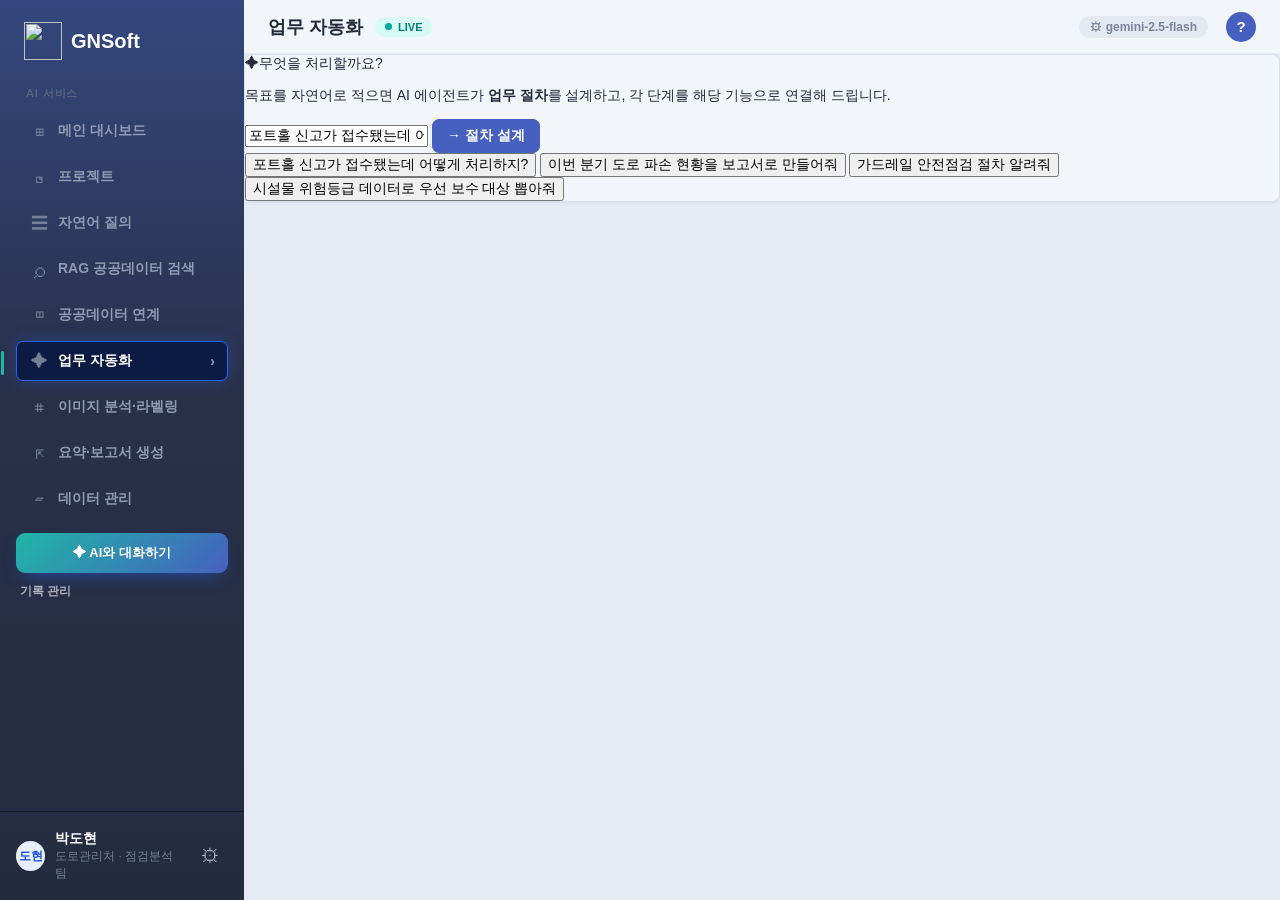
==== web/pages/agent.html @ 7fdf9370 "프로젝트(노트북) 단위 관리 + 데이터 검수 워크플로 (P1) - backend/projects.py: 프로젝트·소스 SQLite 저장소. 소스별 검수 상태   (대기/승인/반려)" ====
<!DOCTYPE html>
<html lang="ko">
<head>
  <meta charset="UTF-8">
  <meta name="viewport" content="width=device-width, initial-scale=1.0">
  <title>GNSoft</title>
    <link rel="icon" type="image/png" href="../assets/img/logomark-dark.png" />
    <script>try{var t=(JSON.parse(localStorage.getItem("gnsoft.settings")||"{}")||{}).theme;document.documentElement.setAttribute("data-theme",t==="dark"?"dark":"light");}catch(e){}</script>
  <link rel="stylesheet" href="../assets/css/common.css">
  <link rel="stylesheet" href="../assets/css/agent.css">
</head>
<body>
  <div class="app">
    <aside class="sidebar">
      <a class="logo" href="dashboard.html"><img class="logo-img" src="../assets/img/logomark-transparent.png" alt="" />GNSoft</a>
      <nav class="nav-group">
        <p class="nav-label">AI 서비스</p>
        <a class="nav-item" data-icon="⊞" href="dashboard.html">메인 대시보드</a>
        <a class="nav-item" data-icon="◳" href="projects.html">프로젝트</a>
        <a class="nav-item" data-icon="☰" href="query.html">자연어 질의</a>
        <a class="nav-item" data-icon="⌕" href="rag.html">RAG 공공데이터 검색</a>
        <a class="nav-item" data-icon="◫" href="pubdata.html">공공데이터 연계</a>
        <a class="nav-item active" data-icon="✦" href="agent.html">업무 자동화 <span class="nav-chevron">›</span></a>
        <a class="nav-item" data-icon="⌗" href="labeling.html">이미지 분석·라벨링</a>
        <a class="nav-item" data-icon="⇱" href="report.html">요약·보고서 생성</a>
        <a class="nav-item" data-icon="▱" href="data.html">데이터 관리</a>
      </nav>
      <div class="user-box"><span class="avatar">도현</span><div><div class="user-name">박도현</div><div class="user-team">도로관리처 · 점검분석팀</div></div><span class="gear">⚙</span></div>
    </aside>
    <main class="main">
      <header class="topbar"><h1>업무 자동화</h1><span class="live">LIVE</span><div class="top-actions"><span class="model-chip" data-model="llm">⚙ gemini-2.5-flash</span><span>?</span></div></header>

      <section class="ag-layout">
        <div class="ag-intro card">
          <label class="ag-label"><span>✦</span>무엇을 처리할까요?</label>
          <p class="ag-sub">목표를 자연어로 적으면 AI 에이전트가 <b>업무 절차</b>를 설계하고, 각 단계를 해당 기능으로 연결해 드립니다.</p>
          <div class="ag-input-line">
            <input class="ag-input" value="포트홀 신고가 접수됐는데 어떻게 처리하지?" placeholder="예: 이번 분기 도로 파손 현황을 보고서로 만들어줘">
            <button class="btn primary ag-go">→ 절차 설계</button>
          </div>
          <div class="ag-chips">
            <button class="ag-chip" type="button">포트홀 신고가 접수됐는데 어떻게 처리하지?</button>
            <button class="ag-chip" type="button">이번 분기 도로 파손 현황을 보고서로 만들어줘</button>
            <button class="ag-chip" type="button">가드레일 안전점검 절차 알려줘</button>
            <button class="ag-chip" type="button">시설물 위험등급 데이터로 우선 보수 대상 뽑아줘</button>
          </div>
        </div>

        <div class="ag-result" hidden>
          <div class="ag-summary card">
            <div class="ag-summary-head"><h3>✦ 에이전트 업무 계획 <span class="ag-badge" data-role="badge"></span></h3></div>
            <p class="ag-summary-text" data-role="summary"></p>
          </div>
          <ol class="ag-steps" data-role="steps"></ol>
          <div class="ag-foot">
            <button class="btn primary ag-start" data-role="start" type="button">첫 단계부터 시작하기 →</button>
          </div>
        </div>
      </section>
    </main>
  </div>
  <script src="../assets/js/common.js"></script>
  <script src="../assets/js/agent.js"></script>
</body>
</html>
---- web/assets/css/common.css ----
* {
  box-sizing: border-box;
}

:root {
  color-scheme: light; /* 네이티브 컨트롤(날짜 선택 아이콘·스크롤바)을 테마에 맞춤 */
  --blue: #4660bf; /* 네온 블루(#2563ff) 완화 — 차분한 로열블루 */
  --cyan: #1fb6a6; /* 차분한 틸 */
  --nav: #232c3f; /* 새까만 남색 대신 보이는 다크 슬레이트(사이드바) */
  --bg: #e6eaf2;
  --surface: #f2f5fa; /* 카드·패널 표면 — 순백 대신 부드러운 오프화이트(눈부심 완화) */
  --line: #dbe2ec;
  --text: #232a3a; /* 순흑 대신 부드러운 잉크 */
  --muted: #7a869b;
  --green: #1aa566;
  --orange: #e3920c;
  --red: #e2574b;
}

/* ── 다크 모드 (설정 → 화면 테마) ──────────────────────────────── */
:root[data-theme="dark"] {
  color-scheme: dark; /* 날짜 선택 아이콘 등 네이티브 컨트롤을 밝게(다크 테마) */
  --bg: #0e131b;
  --surface: #161d28; /* 다크 표면(카드·패널) */
  --line: #2a3340;
  --text: #e7ecf3;
  --muted: #97a4b6;
}

/* 표면 배경은 --surface 가 자동 처리. 다크에서 추가 보정만. 보고서 문서는 흰 종이 유지. */
[data-theme="dark"] .card,
[data-theme="dark"] .topbar,
[data-theme="dark"] .modal {
  box-shadow: none;
}

[data-theme="dark"] .modal-head,
[data-theme="dark"] .modal-foot,
[data-theme="dark"] .topbar,
[data-theme="dark"] .chat-dock {
  border-color: var(--line);
}

[data-theme="dark"] input,
[data-theme="dark"] select,
[data-theme="dark"] textarea {
  background: #0f1620;
  color: var(--text);
  border-color: var(--line);
}

[data-theme="dark"] input::placeholder,
[data-theme="dark"] textarea::placeholder {
  color: #6b7890;
}

[data-theme="dark"] .btn {
  background: #1c2533;
  color: #d8dfeb;
  border-color: var(--line);
}

[data-theme="dark"] .btn.primary {
  background: var(--blue);
  color: #fff;
  border-color: var(--blue);
}

/* AI 대화 패널 */
[data-theme="dark"] .ai-chat-log {
  background: #0e131b;
}

[data-theme="dark"] .ai-msg.assistant .ai-bubble,
[data-theme="dark"] .ai-chat-input {
  background: #151c26;
  color: var(--text);
  border-color: var(--line);
}

/* 입력칸이 일반 다크 input(#0f1620, 거의 검정)으로 튀어서 패널 톤에 맞춤 */
[data-theme="dark"] .ai-chat-input input {
  background: #1c2533;
}

[data-theme="dark"] .ai-panel-scope {
  background: #131a24;
  color: #aab6c8;
}

[data-theme="dark"] .toast {
  background: #1c2533;
  color: #e7ecf3;
}

/* 페이지 보정 — 어두운 패널 위의 진한 텍스트/흰 버튼/안내 박스 */
[data-theme="dark"] .source-toggle,
[data-theme="dark"] .source-toggle b {
  color: var(--text);
}

[data-theme="dark"] .select-list button,
[data-theme="dark"] .chips .pill {
  background: #1c2533;
  color: #d8dfeb;
  border-color: var(--line);
}

[data-theme="dark"] .report-hint,
[data-theme="dark"] .artifact-empty {
  background: #131a24;
  color: #aab6c8;
}

body {
  margin: 0;
  min-height: 100vh;
  /* 마지막에 기호·이모지 폰트를 둬, 본문 폰트에 없는 아이콘 글리프(▦ ⊞ ⌗ 등)가
     last-resort 박스(□)로 깨지지 않고 시스템 기호 폰트로 렌더되게 한다. */
  font-family:
    "Pretendard", "Noto Sans KR", Arial, "Segoe UI Symbol", "Segoe UI Emoji",
    "Apple Symbols", "Apple Color Emoji", "Noto Sans Symbols 2", sans-serif;
  font-size: 14px;
  background: var(--bg);
  color: var(--text);
}

a {
  color: inherit;
  text-decoration: none;
}

/* 기본적으로 UI 텍스트(메뉴·버튼·라벨 등)는 드래그 선택·복사 비활성화.
   대신 실제로 복사가 필요한 곳(입력·편집·답변·문서·결과)만 아래에서 다시 허용. */
body {
  -webkit-user-select: none;
  user-select: none;
}

input,
textarea,
select,
[contenteditable="true"],
.report-page,
.answer,
.answer-body,
.message-body,
.ai-bubble,
.ai-chat-log,
.doc-chunk,
.doc-body,
.finding-list,
.source-snippet,
.source-list,
.mm-body,
.preview-body,
.hist-info,
code,
pre,
.mono,
.selectable {
  -webkit-user-select: text;
  user-select: text;
}

button,
input,
textarea {
  font: inherit;
}

.app {
  display: grid;
  grid-template-columns: 244px minmax(0, 1fr);
  min-height: 100vh;
}

.sidebar {
  position: sticky;
  top: 0;
  height: 100vh;
  display: flex;
  flex-direction: column;
  /* 단조로운 슬레이트 대신 브랜드 인디고 → 슬레이트 그라데이션으로 색감 부여 */
  background: linear-gradient(180deg, #34487f 0%, #29314a 42%, var(--nav) 100%);
  color: #d7deec;
}

[data-theme="dark"] .sidebar {
  background: linear-gradient(180deg, #1b2338 0%, #141a27 60%);
}

.logo {
  display: flex;
  align-items: center;
  gap: 9px;
  padding: 22px 24px 26px;
  color: #fff;
  font-size: 20px;
  font-weight: 700;
}

.logo-img {
  width: 38px;
  height: 38px;
  flex: none;
}

.nav-group {
  padding: 0 16px;
}

.nav-label {
  margin: 0 0 10px 10px;
  color: #56627a;
  font-size: 11px;
  font-weight: 700;
  letter-spacing: .08em;
}

.nav-item {
  position: relative;
  display: grid;
  grid-template-columns: 20px 1fr auto;
  align-items: center;
  gap: 9px;
  min-height: 40px;
  margin-bottom: 6px;
  padding: 0 12px;
  border: 1px solid transparent;
  border-radius: 7px;
  color: #8f9bb2;
  font-size: 14px;
  font-weight: 700;
}

.nav-item::before {
  content: attr(data-icon);
  display: grid;
  width: 20px;
  height: 20px;
  place-items: center;
  color: #738097;
  font-size: 17px;
  font-weight: 400;
  line-height: 1;
  text-align: center;
}

.nav-item[data-icon="⌕"]::before {
  font-size: 22px;
}

.search-line-icon {
  position: relative;
  display: inline-block;
  width: 18px;
  height: 18px;
  flex: 0 0 auto;
  color: var(--blue);
  vertical-align: -4px;
}

.chat-line-icon,
.report-line-icon {
  position: relative;
  display: inline-block;
  width: 18px;
  height: 18px;
  flex: 0 0 auto;
  color: var(--blue);
  vertical-align: -4px;
}

.chat-line-icon {
  border: 2px solid currentColor;
  border-radius: 2px;
}

.chat-line-icon::before,
.chat-line-icon::after {
  content: "";
  position: absolute;
  left: 4px;
  height: 2px;
  border-radius: 999px;
  background: currentColor;
}

.chat-line-icon::before {
  top: 5px;
  width: 8px;
}

.chat-line-icon::after {
  top: 9px;
  width: 7px;
}

.report-line-icon {
  border: 2px solid currentColor;
  border-radius: 2px;
}

.report-line-icon::before {
  content: "";
  position: absolute;
  left: -3px;
  top: 7px;
  width: 7px;
  height: 7px;
  border-left: 2px solid currentColor;
  border-bottom: 2px solid currentColor;
  transform: rotate(45deg);
}

.report-line-icon::after {
  content: "";
  position: absolute;
  left: 5px;
  top: 4px;
  width: 7px;
  height: 2px;
  border-radius: 999px;
  background: currentColor;
  box-shadow: 0 4px 0 currentColor;
}

.search-line-icon::before {
  content: "";
  position: absolute;
  left: 3px;
  top: 3px;
  width: 8px;
  height: 8px;
  border: 2px solid currentColor;
  border-radius: 50%;
}

.search-line-icon::after {
  content: "";
  position: absolute;
  left: 11px;
  top: 11px;
  width: 6px;
  height: 2px;
  border-radius: 999px;
  background: currentColor;
  transform: rotate(45deg);
  transform-origin: left center;
}

.nav-item.active {
  border-color: #2364ff;
  background: #0c1b44;
  color: #fff;
  box-shadow: 0 0 16px rgba(37, 99, 255, .28);
}

.nav-item.active::after {
  content: "";
  position: absolute;
  left: -16px;
  top: 9px;
  width: 3px;
  height: 24px;
  border-radius: 999px;
  background: var(--cyan);
}

.nav-chevron {
  color: #93a0b9;
}

.user-box {
  display: flex;
  align-items: center;
  gap: 10px;
  margin-top: auto;
  padding: 18px 16px;
  border-top: 1px solid #151b28;
}

.avatar {
  display: grid;
  width: 30px;
  height: 30px;
  place-items: center;
  border-radius: 50%;
  background: #e8efff;
  color: #174ce6;
  font-size: 12px;
  font-weight: 800;
}

.user-name {
  color: #fff;
  font-weight: 700;
}

.user-team {
  color: #738097;
  font-size: 12px;
}

.gear {
  margin-left: auto;
  display: grid;
  place-items: center;
  width: 36px;
  height: 36px;
  flex: none;
  border-radius: 9px;
  color: #aab4c6;
  font-size: 19px;
  cursor: pointer;
  transition: background 0.12s ease, color 0.12s ease;
}

.gear:hover {
  background: rgba(255, 255, 255, 0.1);
  color: #fff;
}

.main {
  min-width: 0;
}

.topbar {
  height: 54px;
  display: flex;
  align-items: center;
  gap: 12px;
  padding: 0 24px;
  border-bottom: 1px solid #e6ebf3;
  background: var(--surface);
}

.topbar h1 {
  margin: 0;
  font-size: 18px;
  line-height: 1;
}

.live {
  display: inline-flex;
  align-items: center;
  gap: 6px;
  padding: 4px 10px;
  border-radius: 999px;
  background: #d8faf4;
  color: #007f75;
  font-size: 11px;
  font-weight: 800;
}

.live::before {
  content: "";
  width: 7px;
  height: 7px;
  border-radius: 50%;
  background: #00a99d;
}

.top-actions {
  display: flex;
  align-items: center;
  gap: 18px;
  margin-left: auto;
  color: #738097;
  font-size: 18px;
}

/* AI 모델 칩 — 클릭하면 설정에서 모델을 바꾼다. 모든 AI 페이지 공통 */
.model-chip {
  display: inline-flex;
  align-items: center;
  gap: 4px;
  padding: 4px 11px;
  border-radius: 999px;
  background: rgba(99, 120, 160, 0.1);
  color: var(--muted);
  font-size: 12px;
  font-weight: 700;
  white-space: nowrap;
  cursor: pointer;
}

.model-chip:hover {
  color: var(--blue);
  background: rgba(70, 96, 191, 0.12);
}

.field-hint {
  color: var(--muted);
  font-size: 11px;
  font-weight: 600;
  line-height: 1.5;
}

.content {
  padding: 22px 26px;
}

.card {
  border: 1px solid var(--line);
  border-radius: 8px;
  background: var(--surface);
  box-shadow: 0 1px 3px rgba(20, 30, 50, .05);
}

.btn {
  display: inline-flex;
  align-items: center;
  justify-content: center;
  gap: 6px;
  min-height: 34px;
  padding: 0 14px;
  border: 1px solid var(--line);
  border-radius: 7px;
  background: var(--surface);
  color: var(--text);
  font-weight: 700;
}

.btn.primary {
  border-color: var(--blue);
  background: var(--blue);
  color: #fff;
}

.pill {
  display: inline-flex;
  align-items: center;
  gap: 6px;
  min-height: 24px;
  padding: 0 10px;
  border: 1px solid var(--line);
  border-radius: 999px;
  background: var(--surface);
  color: #526079;
  font-size: 12px;
  font-weight: 700;
}

.pill.active {
  border-color: #8fb0ff;
  background: rgba(70, 96, 191, 0.08);
  color: var(--blue);
}

.icon-box {
  display: grid;
  width: 34px;
  height: 34px;
  place-items: center;
  border-radius: 7px;
  background: rgba(70, 96, 191, 0.10);
  color: var(--blue);
  font-size: 17px;
  font-weight: 800;
}

.switch {
  width: 32px;
  height: 18px;
  padding: 2px;
  border-radius: 999px;
  background: var(--blue);
}

.switch::after {
  content: "";
  display: block;
  width: 14px;
  height: 14px;
  margin-left: auto;
  border-radius: 50%;
  background: var(--surface);
}

.status {
  display: inline-flex;
  align-items: center;
  padding: 4px 8px;
  border-radius: 999px;
  font-size: 11px;
  font-weight: 800;
}

.status.green {
  background: #dcf8e9;
  color: #0b8a4a;
}

.status.orange {
  background: #fff1d8;
  color: #b96b00;
}

.status.blue {
  background: rgba(70, 96, 191, 0.10);
  color: var(--blue);
}

.status.gray {
  background: rgba(99, 120, 160, 0.10);
  color: var(--muted);
}

.switch.off {
  background: #c7d0de;
}

.switch.off::after {
  margin-left: 0;
}

.toast {
  position: fixed;
  right: 22px;
  bottom: 22px;
  z-index: 50;
  padding: 12px 16px;
  border-radius: 8px;
  background: #111827;
  color: #fff;
  font-weight: 700;
  opacity: 0;
  transform: translateY(10px);
  transition: .2s ease;
  pointer-events: none;
}

.toast.show {
  opacity: 1;
  transform: translateY(0);
}

.is-loading {
  opacity: .72;
  cursor: wait;
}

.mono {
  font-family: Consolas, "Courier New", monospace;
}

@media (max-width: 1100px) {
  .app {
    grid-template-columns: 1fr;
  }

  .sidebar {
    position: static;
    height: auto;
  }

  .logo {
    padding-bottom: 18px;
  }

  .nav-group {
    display: grid;
    grid-template-columns: repeat(2, minmax(0, 1fr));
    gap: 8px;
    padding-bottom: 18px;
  }

  .nav-label,
  .user-box,
  .nav-item.active::after {
    display: none;
  }
}

/* ── 공통 모달 ──────────────────────────────────────────────────── */
.modal-overlay {
  position: fixed;
  inset: 0;
  z-index: 100;
  display: flex;
  align-items: center;
  justify-content: center;
  padding: 24px;
  background: rgba(8, 12, 22, 0.55);
  backdrop-filter: blur(2px);
}

.modal-overlay[hidden] {
  display: none;
}

.modal {
  display: flex;
  flex-direction: column;
  width: 100%;
  max-width: 540px;
  max-height: 90vh;
  overflow: hidden;
  background: var(--surface);
  border-radius: 12px;
  box-shadow: 0 24px 60px rgba(8, 12, 22, 0.4);
}

.modal.label-modal {
  max-width: 1080px;
}

.modal.help-modal {
  max-width: 880px;
}

.modal-head {
  display: flex;
  align-items: center;
  justify-content: space-between;
  gap: 12px;
  padding: 16px 18px;
  border-bottom: 1px solid var(--line);
}

.modal-head h3 {
  margin: 0;
  font-size: 16px;
}

.modal-close {
  width: 30px;
  height: 30px;
  border: 1px solid var(--line);
  border-radius: 8px;
  background: var(--surface);
  color: var(--muted);
  font-size: 14px;
  font-weight: 800;
  cursor: pointer;
}

.modal-body {
  flex: 1;
  min-height: 0;
  overflow: auto;
}

/* 모델 사용 현황 상세(Gemini 한도 사용률 %) */
.mm-body {
  display: grid;
  gap: 14px;
  padding: 18px;
}

.mm-row {
  font-size: 13px;
}

.mm-row:not(.mm-bar-row) {
  display: flex;
  align-items: baseline;
  justify-content: space-between;
  gap: 12px;
}

.mm-row > span {
  color: var(--muted);
  font-weight: 700;
}

.mm-row > b {
  color: var(--text);
  font-weight: 700;
  text-align: right;
}

.mm-bar-top {
  display: flex;
  align-items: baseline;
  justify-content: space-between;
  gap: 12px;
  margin-bottom: 7px;
}

.mm-bar-top span {
  color: var(--muted);
  font-weight: 700;
}

.mm-bar-top b {
  color: var(--text);
  font-weight: 700;
}

.mm-bar {
  display: block;
  height: 8px;
  border-radius: 999px;
  background: var(--line);
  overflow: hidden;
}

.mm-bar > span {
  display: block;
  height: 100%;
  border-radius: 999px;
  background: var(--blue);
  transition: width 0.4s ease;
}

.mm-bar.warn > span {
  background: var(--orange);
}

.mm-bar.crit > span {
  background: var(--red);
}

.mm-note {
  margin: 0;
  font-size: 12px;
  line-height: 1.55;
  color: var(--muted);
}

.modal-form {
  display: grid;
  gap: 14px;
  padding: 18px;
}

.modal-form .field {
  display: grid;
  gap: 6px;
  font-size: 13px;
  font-weight: 700;
  color: var(--text);
}

.modal-form .field input[type="text"],
.modal-form .field select {
  height: 36px;
  padding: 0 10px;
  border: 1px solid var(--line);
  border-radius: 8px;
  outline: none;
  font-weight: 600;
}

.modal-form .field.row {
  grid-template-columns: 1fr auto;
  align-items: center;
}

.modal-foot {
  display: flex;
  justify-content: flex-end;
  gap: 8px;
  padding: 14px 18px;
  border-top: 1px solid var(--line);
}

/* 삭제 확인 모달의 위험(빨강) 버튼 + 안내 문구 (데이터·보고서 등 공통) */
.btn.danger {
  background: #ef4444;
  border-color: #ef4444;
  color: #fff;
}

.btn.danger:hover {
  background: #dc2626;
  border-color: #dc2626;
}

.confirm-modal .confirm-text {
  margin: 0;
  padding: 18px;
  line-height: 1.6;
  color: var(--text);
}

/* 페이지 내 'AI에게 물어보기' (보고서/라벨링 공통) */
.page-ask {
  margin-top: 14px;
  padding: 14px 16px;
}

.page-ask::before {
  content: "✦ AI에게 물어보기";
  display: block;
  margin-bottom: 10px;
  color: var(--muted);
  font-size: 12px;
  font-weight: 700;
  letter-spacing: 0.01em;
}

/* RAG '웹에서 찾아넣기' 검색칸과 동일한 사각 박스 + 버튼 느낌 */
.page-ask-row {
  display: grid;
  grid-template-columns: 1fr auto;
  gap: 8px;
}

.page-ask-input {
  min-width: 0;
  min-height: 38px;
  padding: 0 14px;
  border: 1px solid var(--line);
  border-radius: 8px;
  outline: none;
  color: var(--text);
}

.page-ask-input:focus {
  border-color: #8fb0ff;
}

.page-ask-row .btn {
  min-width: 64px;
  border-radius: 8px;
}

.page-ask-answer {
  position: relative;
  margin-top: 12px;
  padding: 14px 16px 14px 48px;
  border-radius: 12px;
  background: linear-gradient(180deg, #f5f9ff, #eef4ff);
  border: 1px solid #dbe6ff;
  line-height: 1.75;
}

.page-ask-answer::before {
  content: "AI";
  position: absolute;
  left: 12px;
  top: 13px;
  display: grid;
  width: 26px;
  height: 26px;
  place-items: center;
  border-radius: 8px;
  background: linear-gradient(145deg, var(--cyan), var(--blue));
  color: #fff;
  font-size: 10px;
  font-weight: 800;
}

.page-ask-answer[hidden] {
  display: none;
}

.page-ask-answer p {
  margin: 0 0 6px;
}

.page-ask-answer p:last-child {
  margin-bottom: 0;
}

/* ── AI와 대화하기: 사이드바 버튼 + 우측 슬라이드 대화 패널 ─────── */
.ai-open {
  margin: 8px 16px 6px;
  padding: 11px 12px;
  border: 0;
  border-radius: 9px;
  background: linear-gradient(135deg, var(--cyan), var(--blue));
  color: #fff;
  font-size: 13px;
  font-weight: 700;
  cursor: pointer;
  box-shadow: 0 8px 18px -8px rgba(37, 99, 255, 0.6);
}

.ai-open:hover {
  filter: brightness(1.05);
}

.ai-open.is-on {
  filter: brightness(0.92);
  box-shadow: inset 0 0 0 2px rgba(255, 255, 255, 0.5);
}

/* 'AI와 대화하기' 아래 작은 '기록 관리' 링크 */
.history-open {
  margin: 0 16px 8px;
  padding: 4px 4px;
  border: 0;
  background: none;
  color: rgba(255, 255, 255, 0.62);
  font-size: 12px;
  font-weight: 700;
  text-align: left;
  cursor: pointer;
}

.history-open:hover {
  color: #fff;
  text-decoration: underline;
}

/* ── 기록 관리 모달 ─────────────────────────────────────────────── */
.modal.history-modal {
  max-width: 640px;
}

.history-toolbar {
  display: flex;
  align-items: center;
  gap: 12px;
  padding: 12px 18px;
  border-bottom: 1px solid var(--line);
}

.history-toolbar .hist-all {
  display: inline-flex;
  align-items: center;
  gap: 6px;
  font-size: 13px;
  font-weight: 700;
  color: var(--text);
  cursor: pointer;
}

.history-toolbar .hist-count {
  margin-left: auto;
  font-size: 12px;
  color: var(--muted);
}

.history-list {
  list-style: none;
  margin: 0;
  padding: 8px 12px 14px;
}

.hist-row {
  display: flex;
  align-items: center;
  gap: 10px;
  padding: 9px 8px;
  border-radius: 8px;
  cursor: pointer;
}

.hist-row:hover {
  background: rgba(70, 96, 191, 0.06);
}

.hist-check {
  display: inline-flex;
  cursor: pointer;
}

.hist-ic {
  display: inline-grid;
  place-items: center;
  width: 28px;
  height: 28px;
  flex: none;
  border-radius: 7px;
  background: rgba(70, 96, 191, 0.1);
  color: var(--blue);
  font-size: 13px;
}

.hist-info {
  min-width: 0;
  flex: 1;
}

.hist-info b {
  display: block;
  font-size: 13px;
  font-weight: 700;
  color: var(--text);
  overflow: hidden;
  text-overflow: ellipsis;
  white-space: nowrap;
}

.hist-info small {
  color: var(--muted);
  font-size: 11px;
}

.hist-thumb {
  width: 40px;
  height: 40px;
  flex: none;
  object-fit: cover;
  border-radius: 6px;
  border: 1px solid var(--line);
  cursor: zoom-in;
}

/* 사진 크게 보기(라이트박스) */
.lightbox-overlay {
  z-index: 200;
  cursor: zoom-out;
  background: rgba(8, 12, 22, 0.82);
}

.lightbox-img {
  max-width: 92vw;
  max-height: 88vh;
  border-radius: 10px;
  box-shadow: 0 24px 70px rgba(0, 0, 0, 0.5);
}

.hist-empty {
  padding: 38px 18px;
  text-align: center;
  color: var(--muted);
  font-size: 13px;
  line-height: 1.6;
}

.ai-panel {
  position: fixed;
  top: 0;
  right: 0;
  z-index: 130;
  display: flex;
  flex-direction: column;
  width: min(400px, 92vw);
  height: 100vh;
  background: var(--surface);
  border-left: 1px solid var(--line);
  box-shadow: -18px 0 50px -30px rgba(8, 12, 22, 0.5);
  transform: translateX(100%);
  transition: transform 0.22s ease;
}

.ai-panel.open {
  transform: translateX(0);
}

/* 패널이 열리면 본문(.app)을 패널 너비만큼 왼쪽으로 밀어 나란히 보이게 한다.
   넓은 화면에서만 적용(좁은 화면에선 패널이 거의 전체폭이라 그대로 오버레이). */
.app {
  transition: margin-right 0.22s ease;
}

@media (min-width: 1100px) {
  body.ai-pushed .app {
    margin-right: 400px;
  }
}

.ai-panel[hidden] {
  display: none;
}

.ai-panel-head {
  display: flex;
  align-items: center;
  justify-content: space-between;
  padding: 16px 18px;
  border-bottom: 1px solid var(--line);
}

.ai-panel-title {
  display: inline-flex;
  align-items: center;
  gap: 8px;
  font-size: 15px;
  font-weight: 700;
}

.ai-ava {
  display: grid;
  width: 26px;
  height: 26px;
  place-items: center;
  border-radius: 8px;
  background: linear-gradient(145deg, var(--cyan), var(--blue));
  color: #fff;
  font-size: 10px;
  font-weight: 800;
}

.ai-ava.sm {
  width: 24px;
  height: 24px;
  flex: none;
}

.ai-panel-actions {
  display: inline-flex;
  align-items: center;
  gap: 8px;
}

.ai-panel-clear {
  height: 30px;
  padding: 0 12px;
  border: 1px solid var(--line);
  border-radius: 8px;
  background: var(--surface);
  color: var(--muted);
  font-size: 12.5px;
  font-weight: 700;
  cursor: pointer;
}

.ai-panel-clear:hover {
  background: rgba(70, 96, 191, 0.07);
}

.ai-panel-close {
  width: 30px;
  height: 30px;
  border: 1px solid var(--line);
  border-radius: 8px;
  background: var(--surface);
  color: var(--muted);
  font-weight: 800;
  cursor: pointer;
}

/* 일반 질문을 자연어 질의로 보내는 안내 링크 */
.ai-route {
  display: inline-block;
  margin-top: 8px;
  padding: 7px 12px;
  font-size: 13px;
  text-decoration: none;
}

.ai-panel-scope {
  margin: 0;
  padding: 10px 18px;
  background: rgba(70, 96, 191, 0.07);
  border-bottom: 1px solid var(--line);
  color: var(--muted);
  font-size: 12px;
  font-weight: 700;
}

.ai-chat-log {
  flex: 1;
  min-height: 0;
  overflow: auto;
  padding: 16px;
  display: flex;
  flex-direction: column;
  gap: 12px;
  background: var(--bg);
}

.ai-msg {
  display: flex;
  gap: 8px;
  align-items: flex-start;
  max-width: 100%;
}

.ai-msg.user {
  justify-content: flex-end;
}

.ai-bubble {
  max-width: 80%;
  padding: 10px 13px;
  border-radius: 12px;
  font-size: 13.5px;
  line-height: 1.65;
}

.ai-msg.assistant .ai-bubble {
  background: var(--surface);
  border: 1px solid var(--line);
  border-top-left-radius: 4px;
}

.ai-msg.user .ai-bubble {
  background: var(--blue);
  color: #fff;
  border-top-right-radius: 4px;
}

.ai-bubble p {
  margin: 0 0 6px;
}

.ai-bubble p:last-child {
  margin-bottom: 0;
}

.ai-bubble ul {
  margin: 4px 0;
  padding-left: 18px;
}

.ai-typing {
  display: inline-flex;
  gap: 4px;
}

.ai-typing span {
  width: 6px;
  height: 6px;
  border-radius: 50%;
  background: #b8c3d5;
  animation: ai-blink 1.2s infinite;
}

.ai-typing span:nth-child(2) {
  animation-delay: 0.2s;
}

.ai-typing span:nth-child(3) {
  animation-delay: 0.4s;
}

@keyframes ai-blink {
  0%,
  60%,
  100% {
    opacity: 0.3;
  }
  30% {
    opacity: 1;
  }
}

.ai-chat-input {
  display: grid;
  grid-template-columns: 1fr auto;
  gap: 8px;
  padding: 12px 14px;
  border-top: 1px solid var(--line);
  background: var(--surface);
}

.ai-chat-input input {
  min-width: 0;
  height: 40px;
  padding: 0 14px;
  border: 1px solid var(--line);
  border-radius: 999px;
  outline: none;
}

.ai-chat-input input:focus {
  border-color: #8fb0ff;
}

.ai-chat-input .ai-send {
  width: 40px;
  height: 40px;
  padding: 0;
  border-radius: 50%;
  font-size: 16px;
}

/* ── 사용법 모달 (?) ────────────────────────────────────────────── */
.top-actions .help-trigger {
  display: inline-grid;
  place-items: center;
  width: 30px;
  height: 30px;
  border: 0;
  border-radius: 50%;
  background: var(--blue);
  font-size: 15px;
  font-weight: 800;
  color: #fff;
}

.top-actions .help-trigger:hover {
  filter: brightness(1.08);
}

/* 다크모드에선 파란 원이 너무 튀어 — 은은한 중립 버튼으로 */
[data-theme="dark"] .top-actions .help-trigger {
  background: rgba(255, 255, 255, 0.08);
  color: #c2ccde;
  filter: none;
}

[data-theme="dark"] .top-actions .help-trigger:hover {
  background: rgba(255, 255, 255, 0.16);
  color: #fff;
}

.help-slide {
  display: grid;
  grid-template-columns: 1.25fr 1fr;
  gap: 24px;
  padding: 24px 28px;
}

/* 실제 화면 캡쳐 미리보기 */
.help-shot {
  margin: 0;
  border-radius: 12px;
  overflow: hidden;
  border: 1px solid var(--line);
  box-shadow: 0 12px 30px -18px rgba(8, 12, 22, 0.45);
  background: rgba(99, 120, 160, 0.08);
}

.help-shot img {
  display: block;
  width: 100%;
  height: 100%;
  object-fit: cover;
  object-position: top left;
}

.help-text {
  display: flex;
  flex-direction: column;
}

.help-go {
  margin-top: auto;
  align-self: flex-start;
  padding: 10px 16px;
}

@media (max-width: 760px) {
  .help-slide {
    grid-template-columns: 1fr;
  }
  .help-shot {
    max-height: 220px;
  }
}

.help-badge {
  display: inline-block;
  margin-bottom: 8px;
  padding: 2px 10px;
  border-radius: 999px;
  background: rgba(70, 96, 191, 0.10);
  color: var(--blue);
  font-size: 12px;
  font-weight: 700;
}

.help-title {
  margin: 0 0 12px;
  font-size: 19px;
}

.help-list {
  margin: 0;
  padding-left: 18px;
  display: grid;
  gap: 8px;
}

.help-list li {
  line-height: 1.7;
  color: var(--text);
}

.help-foot {
  align-items: center;
  justify-content: space-between;
}

.help-dots {
  display: inline-flex;
  gap: 6px;
}

.help-dot {
  width: 7px;
  height: 7px;
  border-radius: 50%;
  background: var(--line);
}

.help-dot.on {
  background: var(--blue);
}
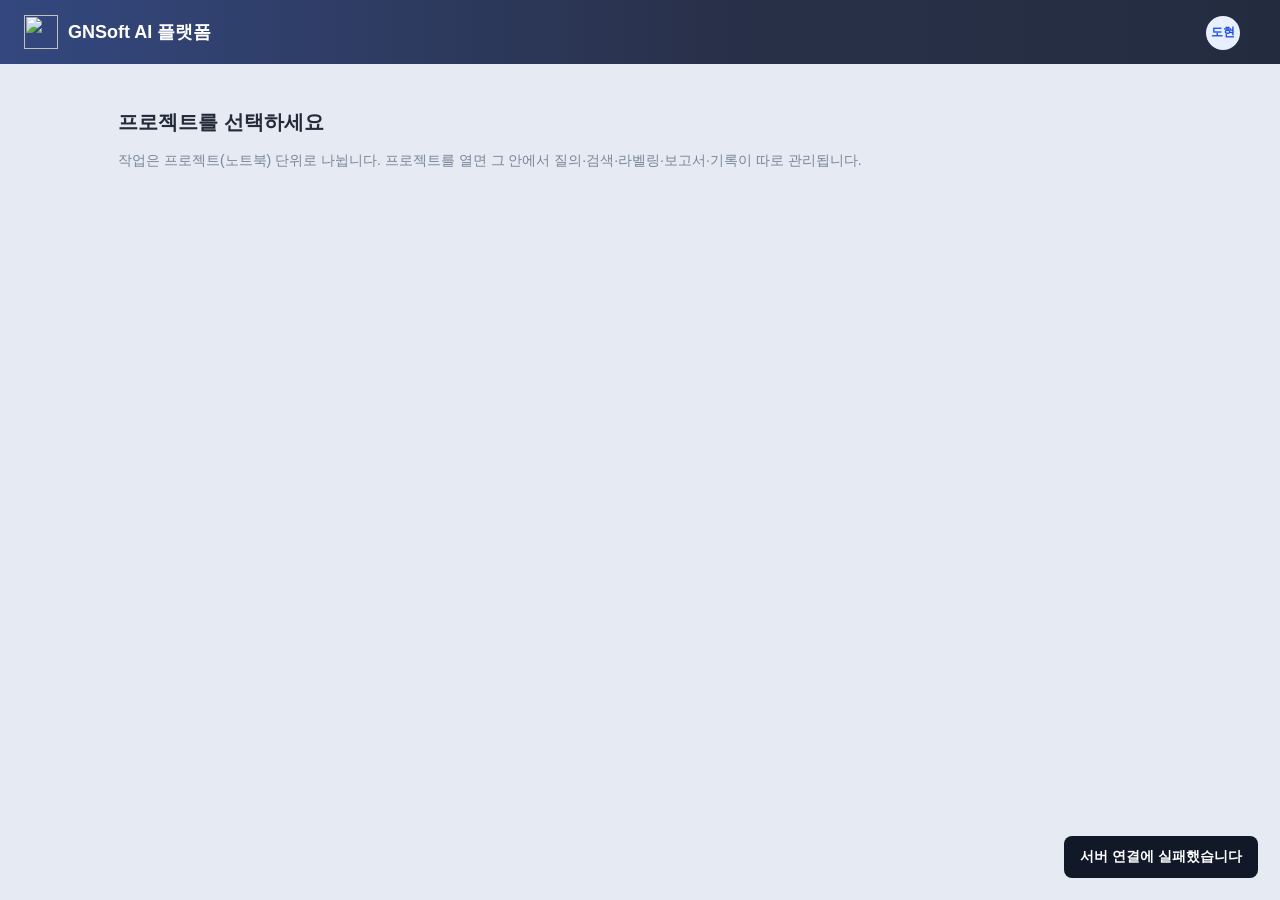
==== commit 2ea2a6b6: "작업 화면 사이드바에서 '프로젝트' 메뉴 제거(상단 프로젝트 칩·로고로 대체) Co-Authored-By: Claude Opus 4.8 (1M context) <noreply@an" ====
--- a/web/pages/agent.html
+++ b/web/pages/agent.html
@@ -16,7 +16,6 @@
       <nav class="nav-group">
         <p class="nav-label">AI 서비스</p>
         <a class="nav-item" data-icon="⊞" href="dashboard.html">메인 대시보드</a>
-        <a class="nav-item" data-icon="◳" href="projects.html">프로젝트</a>
         <a class="nav-item" data-icon="☰" href="query.html">자연어 질의</a>
         <a class="nav-item" data-icon="⌕" href="rag.html">RAG 공공데이터 검색</a>
         <a class="nav-item" data-icon="◫" href="pubdata.html">공공데이터 연계</a>
--- a/web/assets/css/common.css
+++ b/web/assets/css/common.css
@@ -206,8 +206,59 @@
   flex: none;
 }
 
+/* 현재 프로젝트(노트북) 칩 — 사이드바 로고 아래 */
+.project-switch {
+  display: flex;
+  align-items: center;
+  gap: 8px;
+  margin: 0 16px 12px;
+  padding: 9px 12px;
+  border: 1px solid rgba(255, 255, 255, 0.14);
+  border-radius: 10px;
+  background: rgba(255, 255, 255, 0.06);
+  color: #eef2fb;
+  cursor: pointer;
+  text-align: left;
+  transition: background 0.15s;
+}
+.project-switch:hover {
+  background: rgba(255, 255, 255, 0.12);
+}
+.project-switch .ps-emoji {
+  font-size: 18px;
+  flex: none;
+}
+.project-switch .ps-name {
+  flex: 1;
+  min-width: 0;
+  font-weight: 700;
+  font-size: 13.5px;
+  white-space: nowrap;
+  overflow: hidden;
+  text-overflow: ellipsis;
+}
+.project-switch .ps-swap {
+  flex: none;
+  font-size: 11px;
+  color: #aab6cf;
+}
+
 .nav-group {
   padding: 0 16px;
+  /* 메뉴가 많아 사이드바 높이를 넘겨도 하단 버튼/프로필이 밀려 깨지지 않도록
+     내부 스크롤. 스크롤바는 은은하게. */
+  flex: 1 1 auto;
+  min-height: 0;
+  overflow-y: auto;
+  scrollbar-width: thin;
+  scrollbar-color: rgba(255, 255, 255, 0.18) transparent;
+}
+.nav-group::-webkit-scrollbar {
+  width: 6px;
+}
+.nav-group::-webkit-scrollbar-thumb {
+  background: rgba(255, 255, 255, 0.18);
+  border-radius: 3px;
 }
 
 .nav-label {
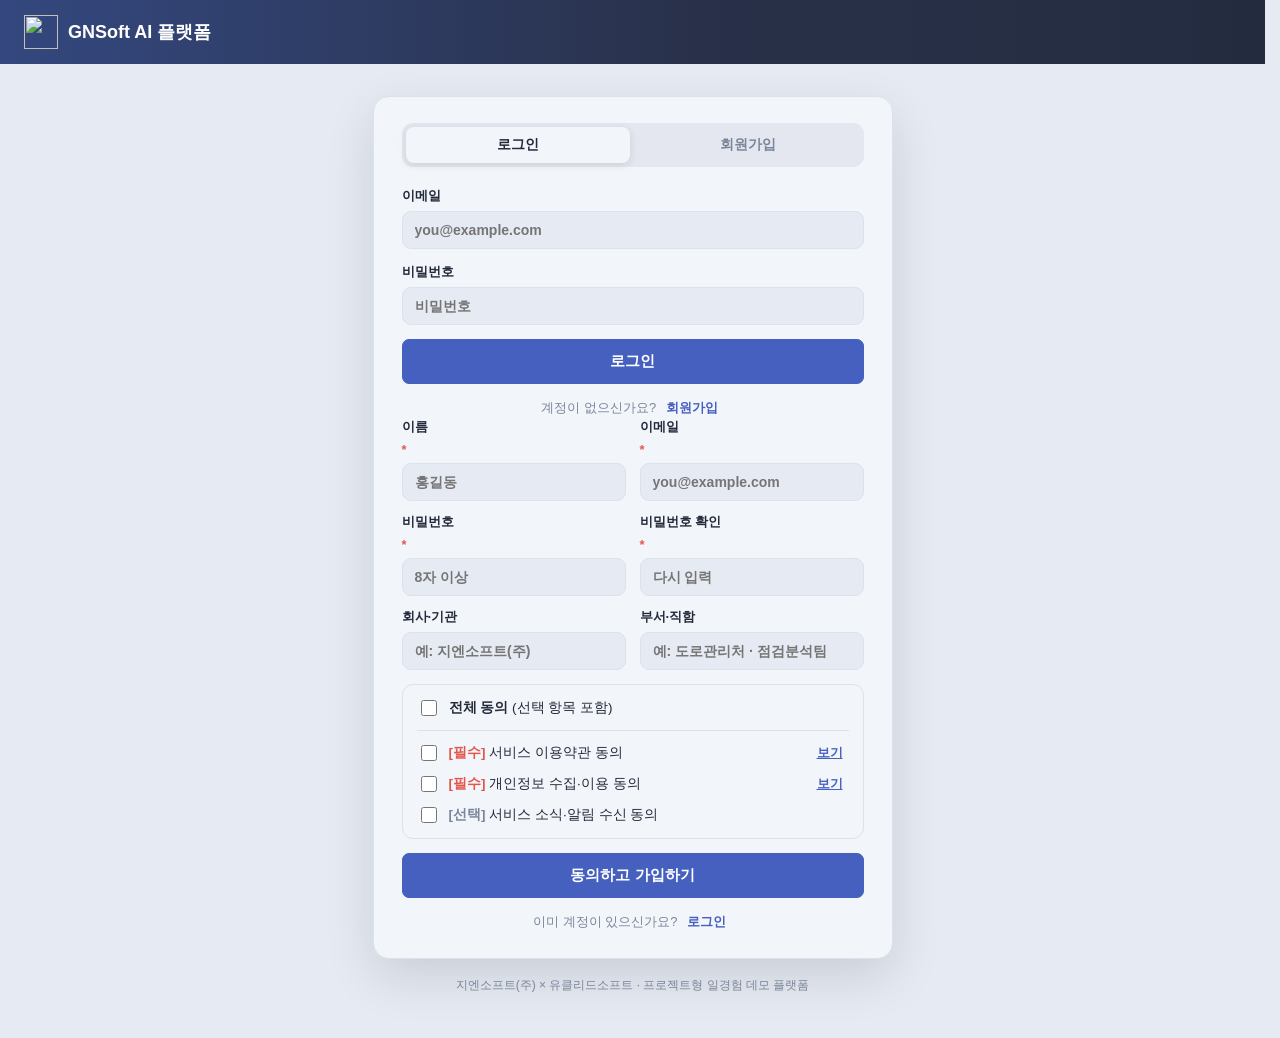
==== commit 155a7de2: "로그인·회원가입 + 개인정보 동의(법적 요건) 기능 - backend/auth.py: SQLite 사용자·세션. PBKDF2-SHA256(20만회)+salt 해시,   필수 동의(" ====
--- a/web/pages/agent.html
+++ b/web/pages/agent.html
@@ -6,6 +6,8 @@
   <title>GNSoft</title>
     <link rel="icon" type="image/png" href="../assets/img/logomark-dark.png" />
     <script>try{var t=(JSON.parse(localStorage.getItem("gnsoft.settings")||"{}")||{}).theme;document.documentElement.setAttribute("data-theme",t==="dark"?"dark":"light");}catch(e){}</script>
+    <script>try{var _a=localStorage.getItem("gnsoft.auth");if(!_a||_a==="null"){location.replace("login.html");}}catch(e){}</script>
+    <script>try{var _p=localStorage.getItem("gnsoft.currentProject");if(!_p||_p==="null"){location.replace("projects.html");}}catch(e){}</script>
   <link rel="stylesheet" href="../assets/css/common.css">
   <link rel="stylesheet" href="../assets/css/agent.css">
 </head>
@@ -13,17 +15,23 @@
   <div class="app">
     <aside class="sidebar">
       <a class="logo" href="dashboard.html"><img class="logo-img" src="../assets/img/logomark-transparent.png" alt="" />GNSoft</a>
+      <button class="project-switch" type="button" title="프로젝트 전환"><span class="ps-emoji">📁</span><span class="ps-name">프로젝트</span><span class="ps-swap">전환 ⇄</span></button>
       <nav class="nav-group">
-        <p class="nav-label">AI 서비스</p>
+        <p class="nav-label">홈</p>
         <a class="nav-item" data-icon="⊞" href="dashboard.html">메인 대시보드</a>
+        <p class="nav-label">질문 · 검색</p>
         <a class="nav-item" data-icon="☰" href="query.html">자연어 질의</a>
-        <a class="nav-item" data-icon="⌕" href="rag.html">RAG 공공데이터 검색</a>
-        <a class="nav-item" data-icon="◫" href="pubdata.html">공공데이터 연계</a>
+        <a class="nav-item" data-icon="⌕" href="rag.html">문서 지식 검색</a>
+        <a class="nav-item" data-icon="◫" href="pubdata.html">공공데이터 통계</a>
+        <p class="nav-label">데이터 작업</p>
+        <a class="nav-item" data-icon="⌗" href="labeling.html">이미지 분석·라벨링</a>
+        <a class="nav-item" data-icon="▱" href="data.html">데이터 관리</a>
+        <p class="nav-label">자동화 · 보고서</p>
         <a class="nav-item active" data-icon="✦" href="agent.html">업무 자동화 <span class="nav-chevron">›</span></a>
-        <a class="nav-item" data-icon="⌗" href="labeling.html">이미지 분석·라벨링</a>
         <a class="nav-item" data-icon="⇱" href="report.html">요약·보고서 생성</a>
-        <a class="nav-item" data-icon="▱" href="data.html">데이터 관리</a>
       </nav>
+      <button class="ai-open" type="button">✦ AI와 대화하기</button>
+      <button class="history-open" type="button" title="내 질의·검색·이미지 작업 기록을 보고 삭제">기록 관리</button>
       <div class="user-box"><span class="avatar">도현</span><div><div class="user-name">박도현</div><div class="user-team">도로관리처 · 점검분석팀</div></div><span class="gear">⚙</span></div>
     </aside>
     <main class="main">
--- a/web/assets/css/common.css
+++ b/web/assets/css/common.css
@@ -1,5 +1,13 @@
 * {
   box-sizing: border-box;
+}
+
+/* 세로 스크롤바 자리를 항상 예약/표시 — 내용 길이에 따라 스크롤바가 생겼다
+   사라지며 페이지 전환 때 본문이 좌우로 밀리는(레이아웃 시프트) 현상을 막는다.
+   overflow-y:scroll 은 스크롤 필요 없는 페이지에서도 트랙 자리를 유지한다. */
+html {
+  scrollbar-gutter: stable;
+  overflow-y: scroll;
 }
 
 :root {
@@ -250,6 +258,9 @@
   flex: 1 1 auto;
   min-height: 0;
   overflow-y: auto;
+  /* 스크롤바 자리를 항상 예약 — JS가 칩·버튼을 끼워넣어 메뉴가 넘칠 때
+     스크롤바가 생기며 메뉴 글자가 옆으로 밀리는 현상을 막는다. */
+  scrollbar-gutter: stable;
   scrollbar-width: thin;
   scrollbar-color: rgba(255, 255, 255, 0.18) transparent;
 }
@@ -262,11 +273,16 @@
 }
 
 .nav-label {
-  margin: 0 0 10px 10px;
+  margin: 0 0 8px 10px;
   color: #56627a;
   font-size: 11px;
   font-weight: 700;
   letter-spacing: .08em;
+}
+
+/* 두 번째 그룹부터는 위 그룹과 시각적으로 분리 */
+.nav-label:not(:first-child) {
+  margin-top: 16px;
 }
 
 .nav-item {
@@ -553,6 +569,41 @@
   padding: 22px 26px;
 }
 
+/* 설정 모달 푸터 — 왼쪽 로그아웃, 오른쪽 취소/저장 */
+.settings-foot {
+  display: flex;
+  align-items: center;
+  gap: 8px;
+}
+
+.settings-foot .foot-spacer {
+  flex: 1;
+}
+
+.modal-logout {
+  color: var(--red);
+  border-color: color-mix(in srgb, var(--red) 40%, transparent);
+}
+
+.modal-logout:hover {
+  background: color-mix(in srgb, var(--red) 10%, transparent);
+}
+
+/* 카드 우상단 등에서 쓰는 텍스트 링크(버튼/앵커 공용) */
+.card-link {
+  border: none;
+  background: transparent;
+  padding: 0;
+  color: var(--blue);
+  font-size: 12.5px;
+  font-weight: 600;
+  cursor: pointer;
+}
+
+.card-link:hover {
+  text-decoration: underline;
+}
+
 .card {
   border: 1px solid var(--line);
   border-radius: 8px;
@@ -754,8 +805,11 @@
   box-shadow: 0 24px 60px rgba(8, 12, 22, 0.4);
 }
 
+/* 라벨링 모달은 사진 작업 공간 — 화면을 거의 꽉 채워 여백을 최소화한다. */
 .modal.label-modal {
-  max-width: 1080px;
+  max-width: min(96vw, 1600px);
+  height: 92vh;
+  max-height: 92vh;
 }
 
 .modal.help-modal {
@@ -1152,8 +1206,8 @@
 }
 
 .lightbox-img {
-  max-width: 92vw;
-  max-height: 88vh;
+  max-width: 96vw;
+  max-height: 92vh;
   border-radius: 10px;
   box-shadow: 0 24px 70px rgba(0, 0, 0, 0.5);
 }
@@ -1188,12 +1242,14 @@
 
 /* 패널이 열리면 본문(.app)을 패널 너비만큼 왼쪽으로 밀어 나란히 보이게 한다.
    넓은 화면에서만 적용(좁은 화면에선 패널이 거의 전체폭이라 그대로 오버레이). */
-.app {
+.app,
+.pj-landing {
   transition: margin-right 0.22s ease;
 }
 
 @media (min-width: 1100px) {
-  body.ai-pushed .app {
+  body.ai-pushed .app,
+  body.ai-pushed .pj-landing {
     margin-right: 400px;
   }
 }
